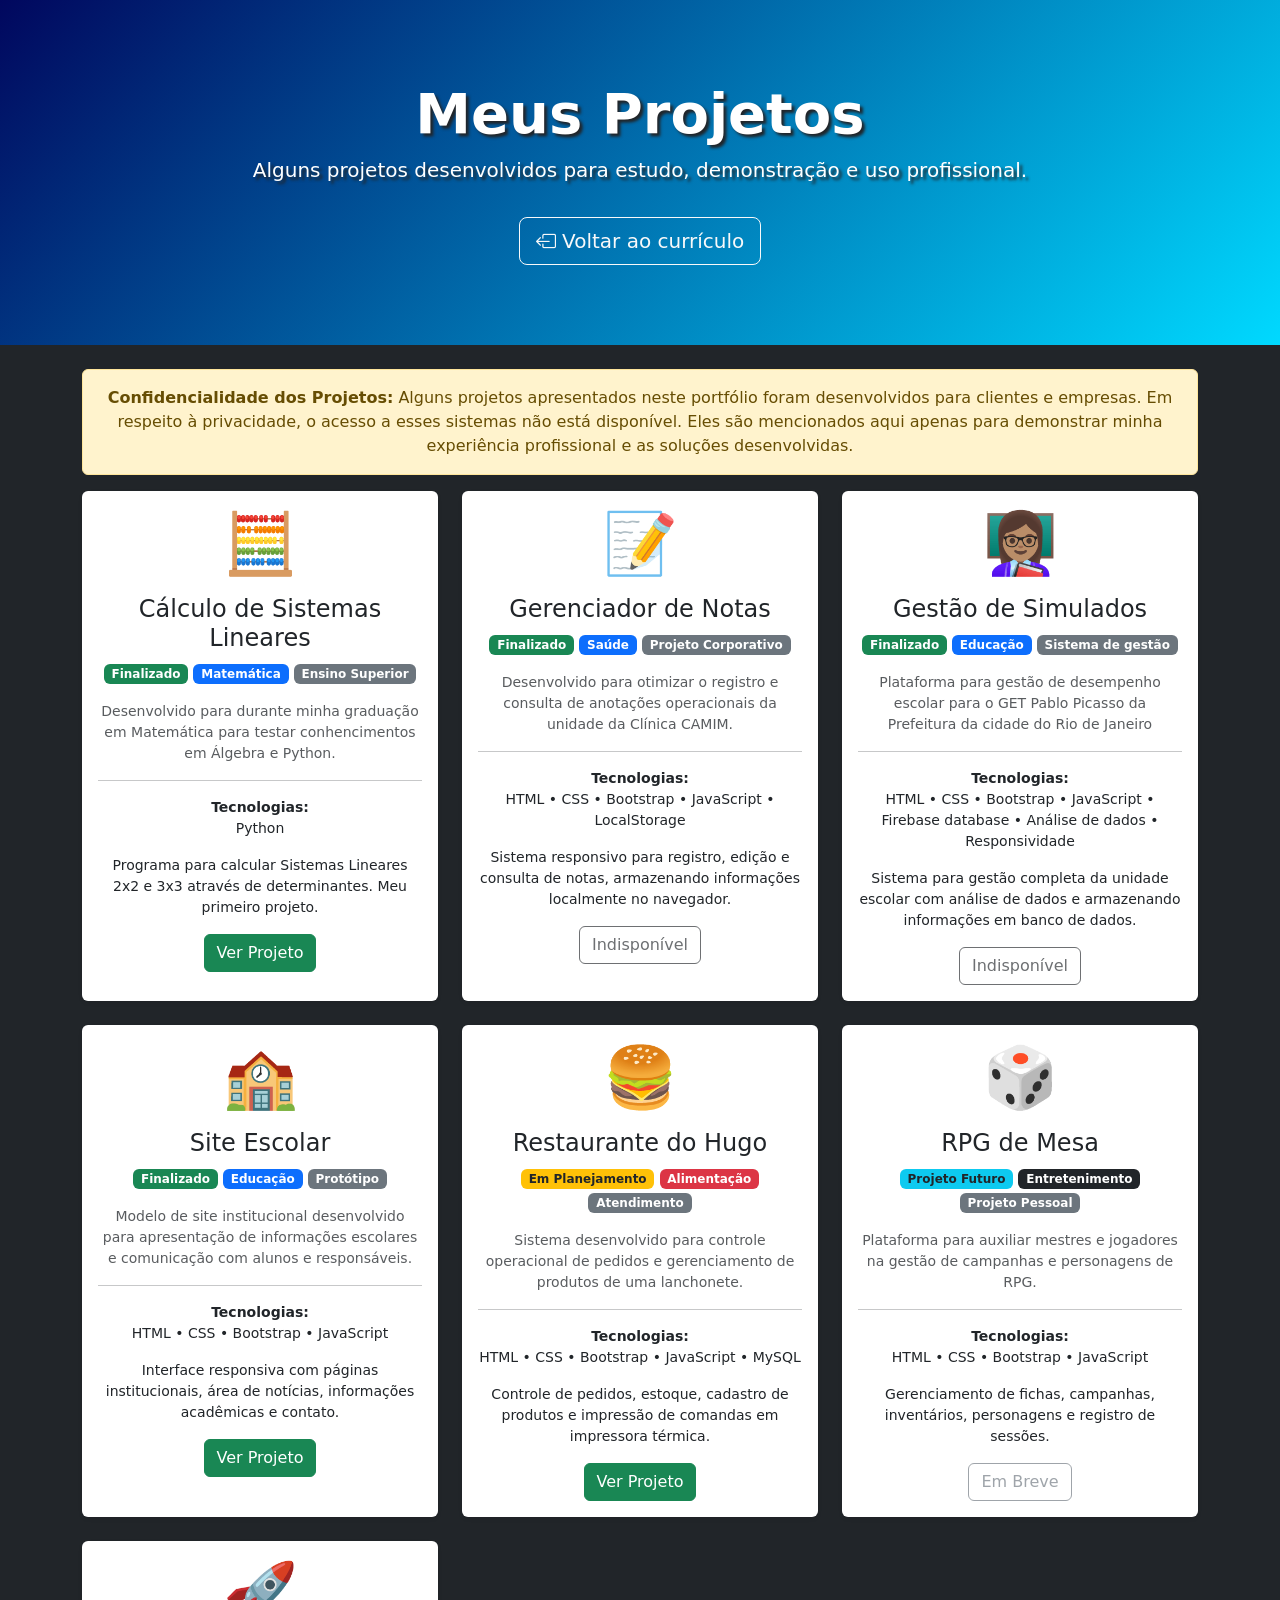
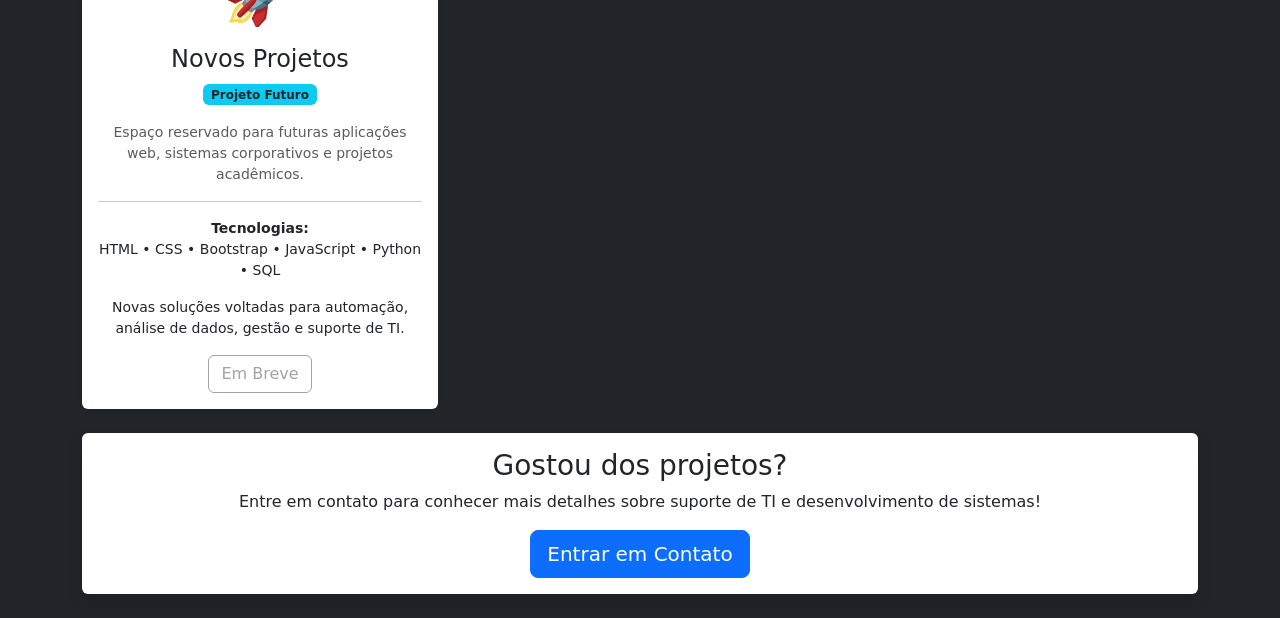
==== portifolios.html @ 8bc0b3ef "Início" ====
<!DOCTYPE html>
<html lang="pt-BR">
<head>
    <meta charset="UTF-8">
    <meta name="viewport" content="width=device-width, initial-scale=1.0">
    <title>Portfólio | Mustafá Carvalho</title>
    <link href="https://cdn.jsdelivr.net/npm/bootstrap@5.3.3/dist/css/bootstrap.min.css" rel="stylesheet">
    <link rel="stylesheet" href="https://cdn.jsdelivr.net/npm/bootstrap-icons@1.13.1/font/bootstrap-icons.min.css">
    <link rel="stylesheet" href="estilo.css">
    <link rel="shortcut icon" href="favicon_circ.ico" type="image/x-icon">
    <style>
        .card{border:none;}

        .card:hover{box-shadow:0 10px 25px rgba(0,0,0,.15);}

        .project-icon{font-size:60px;}

        footer{
            background:#292321;
        }
    </style>
</head>
<body>
    <!-- Cabeçalho -->
    <section class="hero text-center">
        <div class="container">
            <h1 class="display-4 fw-bold titulo">Meus Projetos</h1>
            <p class="lead titulo">Alguns projetos desenvolvidos para estudo, demonstração e uso profissional.</p>
            <a href="index.html" class="btn btn-outline-light btn-lg mt-3"><i class="bi bi-box-arrow-left"></i> Voltar ao currículo
            </a>
        </div>
    </section>
    <!-- Projetos -->
    <section class="container pt-4">
        <div class="alert alert-warning text-center" role="alert">
            <strong>Confidencialidade dos Projetos:</strong> 
            Alguns projetos apresentados neste portfólio foram desenvolvidos para clientes e empresas. 
            Em respeito à privacidade, o acesso a esses sistemas não está disponível. 
            Eles são mencionados aqui apenas para demonstrar minha experiência profissional e as soluções desenvolvidas.
        </div>
        <div class="row g-4">
            <!-- Cálculo de Sistemas Lineares -->
            <div class="col-md-6 col-lg-4">
                <div class="card h-100 shadow-sm border-0">
                    <div class="card-body text-center">
                        <div class="project-icon display-4">🧮</div>
                        <h4 class="mt-3">Cálculo de Sistemas Lineares</h4>
                        <div class="mb-3">
                            <span class="badge bg-success">Finalizado</span>
                            <span class="badge bg-primary">Matemática</span>
                            <span class="badge bg-secondary">Ensino Superior</span>
                        </div>
                        <p class="text-muted small">Desenvolvido para durante minha graduação em Matemática para testar conhencimentos em Álgebra e Python.</p>
                        <hr>
                        <p class="small"><strong>Tecnologias:</strong><br>Python</p>
                        <p class="small">Programa para calcular Sistemas Lineares 2x2 e 3x3 através de determinantes. Meu primeiro projeto.
                        </p>
                        <a href="https://github.com/mustafacarv/Sistemas-Lineares" class="btn btn-success">Ver Projeto</a>
                    </div>
                </div>
            </div>
            <!-- CAMIM -->
            <div class="col-md-6 col-lg-4">
                <div class="card h-100 shadow-sm border-0">
                    <div class="card-body text-center">
                        <div class="project-icon display-4">📝</div>
                        <h4 class="mt-3">Gerenciador de Notas</h4>
                        <div class="mb-3">
                            <span class="badge bg-success">Finalizado</span>
                            <span class="badge bg-primary">Saúde</span>
                            <span class="badge bg-secondary">Projeto Corporativo</span>
                        </div>
                        <p class="text-muted small">Desenvolvido para otimizar o registro e consulta de anotações operacionais da unidade da Clínica CAMIM.</p>
                        <hr>
                        <p class="small"><strong>Tecnologias:</strong><br> HTML • CSS • Bootstrap • JavaScript • LocalStorage</p>
                        <p class="small">Sistema responsivo para registro, edição e consulta de notas, armazenando informações localmente no navegador.
                        </p>
                        <a href="#" class="btn btn-secundary disabled">Indisponível</a>
                    </div>
                </div>
            </div>
            <!-- GET Pablo Picasso -->
            <div class="col-md-6 col-lg-4">
                <div class="card h-100 shadow-sm border-0">
                    <div class="card-body text-center">
                        <div class="project-icon display-4">👩🏽‍🏫</div>
                        <h4 class="mt-3">Gestão de Simulados</h4>
                        <div class="mb-3">
                            <span class="badge bg-success">Finalizado</span>
                            <span class="badge bg-primary">Educação</span>
                            <span class="badge bg-secondary">Sistema de gestão</span>
                        </div>
                        <p class="text-muted small">Plataforma para gestão de desempenho escolar para o GET Pablo Picasso da Prefeitura da cidade do Rio de Janeiro</p>
                        <hr>
                        <p class="small"><strong>Tecnologias:</strong><br> HTML • CSS • Bootstrap • JavaScript • Firebase database • Análise de dados • Responsividade </p>
                        <p class="small">
                            Sistema para gestão completa da unidade escolar com análise de dados
                            e armazenando informações em banco de dados.
                        </p>
                        <a href="#" class="btn btn-secundary disabled">Indisponível</a>
                    </div>
                </div>
            </div>
            <!-- Escola Pedro Ernesto -->
            <div class="col-md-6 col-lg-4">
                <div class="card h-100 shadow-sm border-0">
                    <div class="card-body text-center">
                        <div class="project-icon display-4">🏫</div>
                        <h4 class="mt-3">Site Escolar</h4>
                        <div class="mb-3">
                            <span class="badge bg-success">Finalizado</span>
                            <span class="badge bg-primary">Educação</span>
                            <span class="badge bg-secondary">Protótipo</span>
                        </div>
                        <p class="text-muted small">
                            Modelo de site institucional desenvolvido para apresentação
                            de informações escolares e comunicação com alunos e responsáveis.
                        </p>
                        <hr>
                        <p class="small">
                            <strong>Tecnologias:</strong><br>
                            HTML • CSS • Bootstrap • JavaScript
                        </p>
                        <p class="small">
                            Interface responsiva com páginas institucionais,
                            área de notícias, informações acadêmicas e contato.
                        </p>
                        <a href="https://github.com/mustafacarv/Site-Escolar" class="btn btn-success">
                            Ver Projeto
                        </a>
                    </div>
                </div>
            </div>
            <!-- Restaurante -->
            <div class="col-md-6 col-lg-4">
                <div class="card h-100 shadow-sm border-0">
                    <div class="card-body text-center">
                        <div class="project-icon display-4">🍔</div>
                        <h4 class="mt-3">Restaurante do Hugo</h4>
                        <div class="mb-3">
                            <span class="badge bg-warning text-dark">Em Planejamento</span>
                            <span class="badge bg-danger">Alimentação</span>
                            <span class="badge bg-secondary">Atendimento</span>
                        </div>
                        <p class="text-muted small">
                            Sistema desenvolvido para controle operacional de pedidos
                            e gerenciamento de produtos de uma lanchonete.
                        </p>
                        <hr>
                        <p class="small">
                            <strong>Tecnologias:</strong><br>
                            HTML • CSS • Bootstrap • JavaScript • MySQL
                        </p>
                        <p class="small">
                            Controle de pedidos, estoque, cadastro de produtos
                            e impressão de comandas em impressora térmica.
                        </p>
                        <a href="#" class="btn btn-success">
                            Ver Projeto
                        </a>
                    </div>
                </div>
            </div>
            <!-- RPG de Mesa -->
            <div class="col-md-6 col-lg-4">
                <div class="card h-100 shadow-sm border-0">
                    <div class="card-body text-center">
                        <div class="project-icon display-4">🎲</div>
                        <h4 class="mt-3">RPG de Mesa</h4>
                        <div class="mb-3">
                            <span class="badge bg-info text-dark">Projeto Futuro</span>
                            <span class="badge bg-dark">Entretenimento</span>
                            <span class="badge bg-secondary">Projeto Pessoal</span>
                        </div>
                        <p class="text-muted small">
                            Plataforma para auxiliar mestres e jogadores na gestão
                            de campanhas e personagens de RPG.
                        </p>
                        <hr>
                        <p class="small">
                            <strong>Tecnologias:</strong><br>
                            HTML • CSS • Bootstrap • JavaScript
                        </p>
                        <p class="small">
                            Gerenciamento de fichas, campanhas, inventários,
                            personagens e registro de sessões.
                        </p>
                        <a href="#" class="btn btn-outline-secondary disabled">Em Breve</a>

                    </div>
                </div>
            </div>
            <!-- Projetos Futuros -->
            <div class="col-md-6 col-lg-4">
                <div class="card h-100 shadow-sm border-0">
                    <div class="card-body text-center">
                        <div class="project-icon display-4">🚀</div>
                        <h4 class="mt-3">Novos Projetos</h4>
                        <div class="mb-3">
                            <span class="badge bg-info text-dark">Projeto Futuro</span>
                        </div>
                        <p class="text-muted small">
                            Espaço reservado para futuras aplicações web,
                            sistemas corporativos e projetos acadêmicos.
                        </p>
                        <hr>
                        <p class="small">
                            <strong>Tecnologias:</strong><br>
                            HTML • CSS • Bootstrap • JavaScript • Python • SQL
                        </p>
                        <p class="small">
                            Novas soluções voltadas para automação,
                            análise de dados, gestão e suporte de TI.
                        </p>
                        <a href="#" class="btn btn-outline-secondary disabled">Em Breve</a>
                    </div>
                </div>
            </div>
        </div>
    </section>
    <!-- Contato -->
    <section class="container py-4">
        <div class="card shadow">
            <div class="card-body text-center">
                <h3>Gostou dos projetos?</h3>
                <p>Entre em contato para conhecer mais detalhes sobre suporte de TI e desenvolvimento de sistemas!</p>
                <a href="mailto:mustafa.carvalho@hotmail.com"class="btn btn-primary btn-lg">Entrar em Contato</a>
            </div>
        </div>
    </section>
</body>
</html>
---- estilo.css ----
body {
    background-color: #212529;
    color: white;
}

.hero {
    background: linear-gradient(135deg, #01075e, #00d9ff);
    color: white;
    padding: 80px 0;
}
.titulo {
    text-shadow: #212529 3px 3px 3px;
}

.card {
    transition: 0.3s;
}

.card:hover{
    transform:translateY(-8px);
}
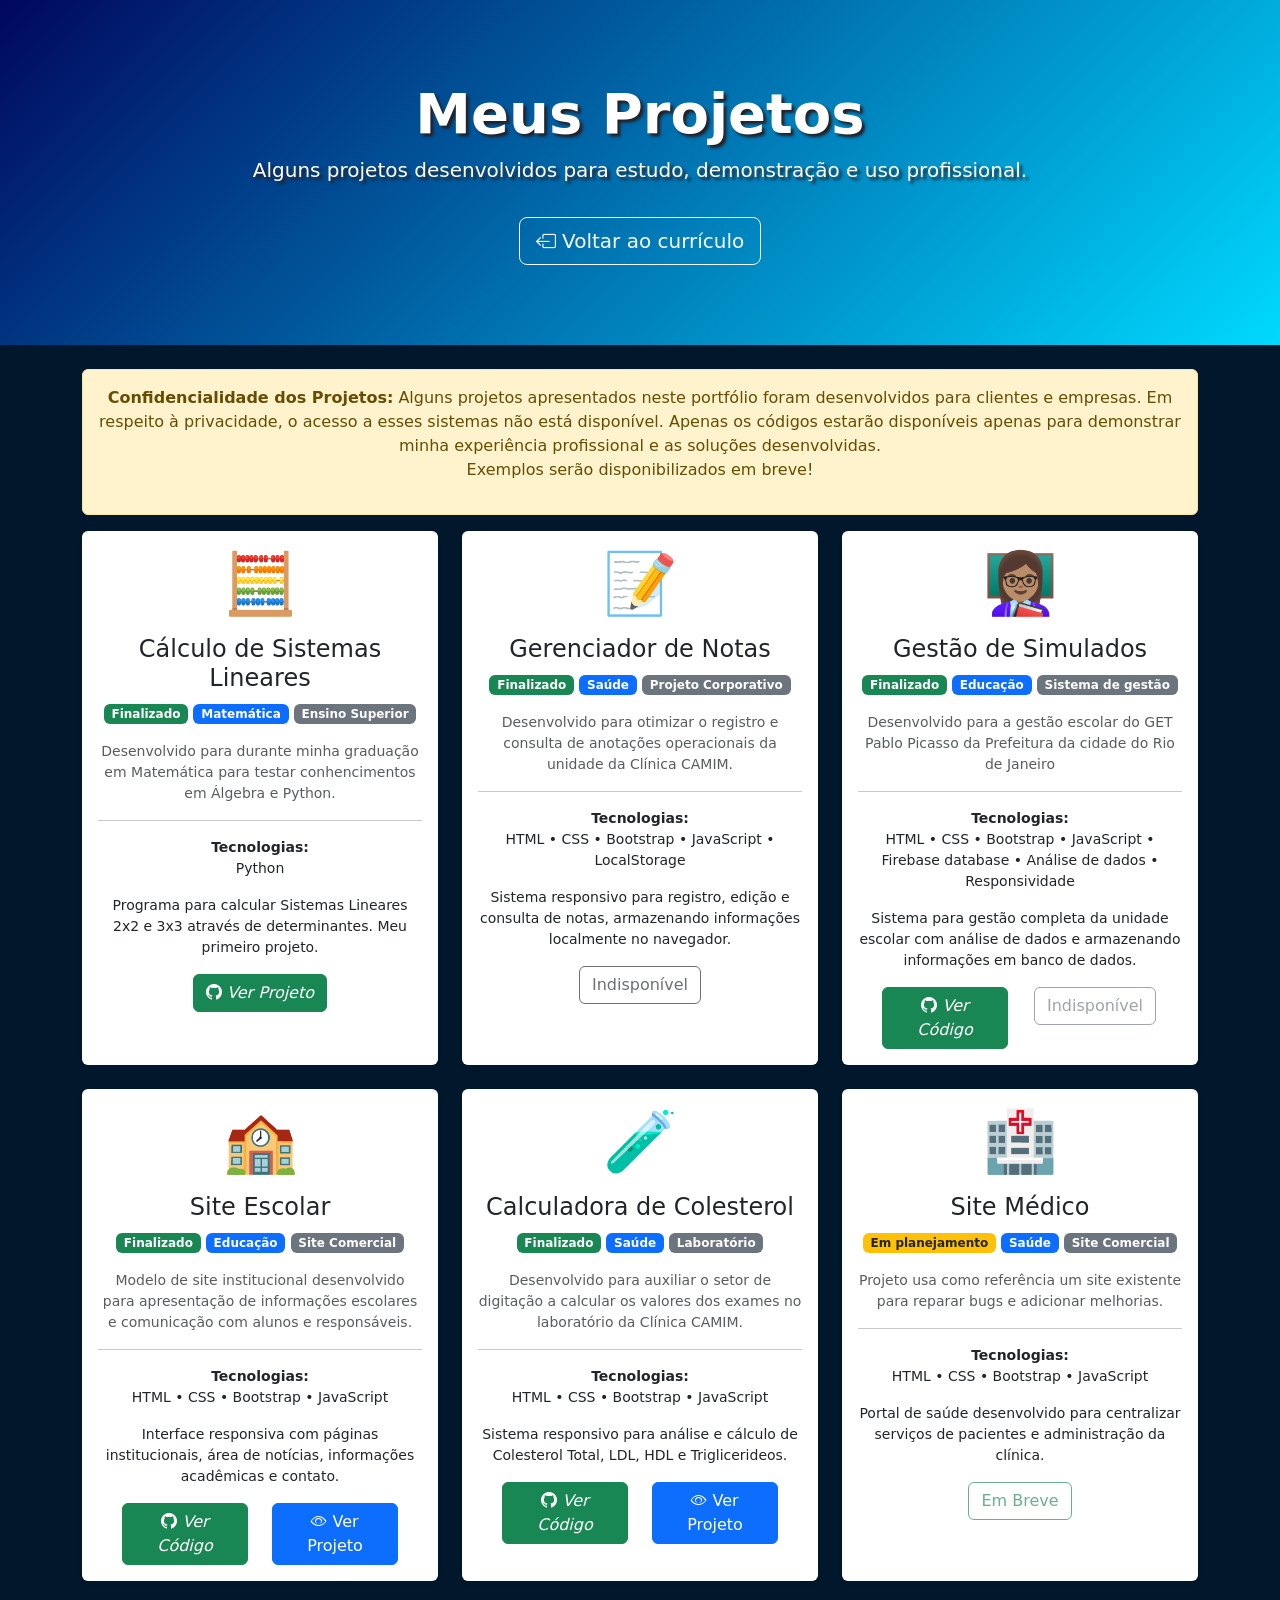
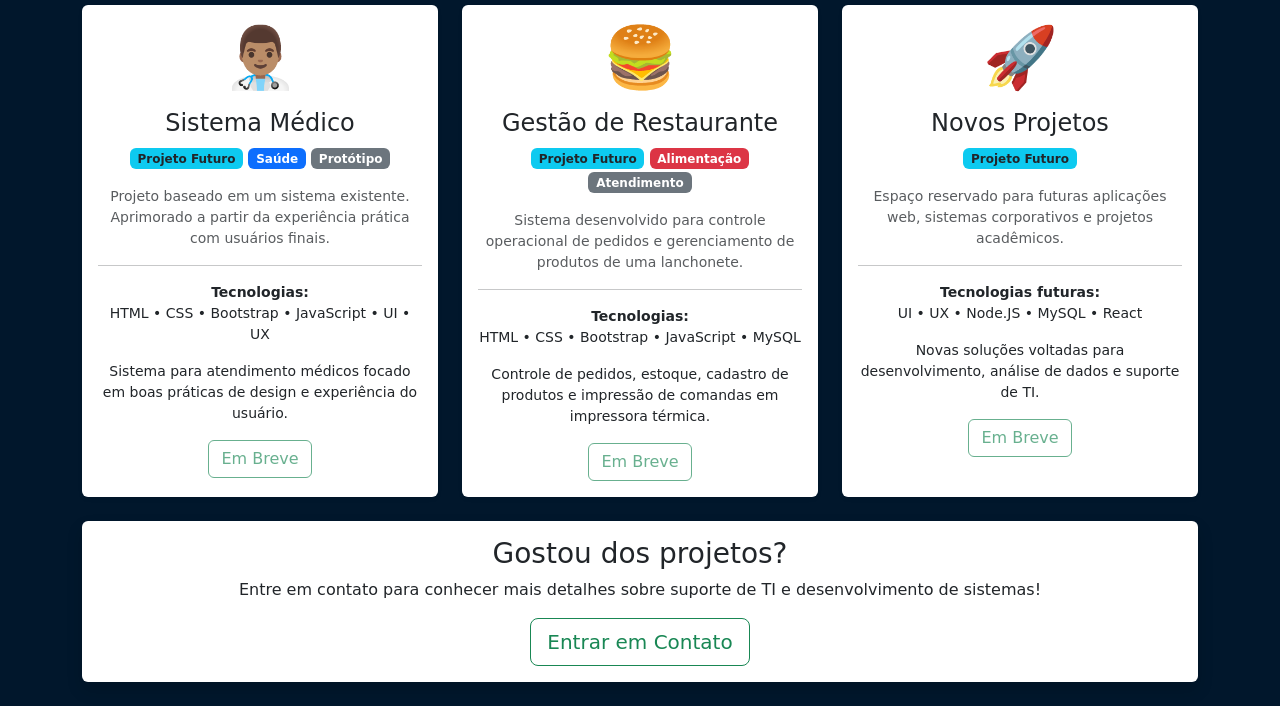
==== commit 572fabe5: "feat: adiciona links de demonstração aos portfólios" ====
--- a/portifolios.html
+++ b/portifolios.html
@@ -36,7 +36,8 @@
             <strong>Confidencialidade dos Projetos:</strong> 
             Alguns projetos apresentados neste portfólio foram desenvolvidos para clientes e empresas. 
             Em respeito à privacidade, o acesso a esses sistemas não está disponível. 
-            Eles são mencionados aqui apenas para demonstrar minha experiência profissional e as soluções desenvolvidas.
+            Apenas os códigos estarão disponíveis apenas para demonstrar minha experiência profissional e as soluções desenvolvidas. 
+            <p>Exemplos serão disponibilizados em breve!</p>
         </div>
         <div class="row g-4">
             <!-- Cálculo de Sistemas Lineares -->
@@ -55,11 +56,11 @@
                         <p class="small"><strong>Tecnologias:</strong><br>Python</p>
                         <p class="small">Programa para calcular Sistemas Lineares 2x2 e 3x3 através de determinantes. Meu primeiro projeto.
                         </p>
-                        <a href="https://github.com/mustafacarv/Sistemas-Lineares" class="btn btn-success">Ver Projeto</a>
-                    </div>
-                </div>
-            </div>
-            <!-- CAMIM -->
+                        <a href="https://github.com/mustafacarv/Sistemas-Lineares" class="btn btn-success"><i class="bi bi-github"> Ver Projeto</i></a>
+                    </div>
+                </div>
+            </div>
+            <!-- Gerenciador de notas -->
             <div class="col-md-6 col-lg-4">
                 <div class="card h-100 shadow-sm border-0">
                     <div class="card-body text-center">
@@ -90,14 +91,20 @@
                             <span class="badge bg-primary">Educação</span>
                             <span class="badge bg-secondary">Sistema de gestão</span>
                         </div>
-                        <p class="text-muted small">Plataforma para gestão de desempenho escolar para o GET Pablo Picasso da Prefeitura da cidade do Rio de Janeiro</p>
+                        <p class="text-muted small">Desenvolvido para a gestão escolar do GET Pablo Picasso da Prefeitura da cidade do Rio de Janeiro</p>
                         <hr>
                         <p class="small"><strong>Tecnologias:</strong><br> HTML • CSS • Bootstrap • JavaScript • Firebase database • Análise de dados • Responsividade </p>
-                        <p class="small">
-                            Sistema para gestão completa da unidade escolar com análise de dados
-                            e armazenando informações em banco de dados.
-                        </p>
-                        <a href="#" class="btn btn-secundary disabled">Indisponível</a>
+                        <p class="small">Sistema para gestão completa da unidade escolar com análise de dados e armazenando informações em banco de dados.</p>
+                        <div class="container text-center">
+                            <div class="row align-items-start m-0">
+                                <div class="col">
+                                    <a href="https://github.com/mustafacarv/sistema_gestao_web" class="btn btn-success"><i class="bi bi-github"> Ver Código</i></a>
+                                </div>
+                                <div class="col">
+                                    <a href="#" class="btn btn-outline-secondary disabled">Indisponível</a>
+                                </div>
+                            </div>
+                        </div>
                     </div>
                 </div>
             </div>
@@ -110,24 +117,92 @@
                         <div class="mb-3">
                             <span class="badge bg-success">Finalizado</span>
                             <span class="badge bg-primary">Educação</span>
+                            <span class="badge bg-secondary">Site Comercial</span>
+                        </div>
+                        <p class="text-muted small">Modelo de site institucional desenvolvido para apresentação de informações escolares e comunicação com alunos e responsáveis.</p>
+                        <hr>
+                        <p class="small"><strong>Tecnologias:</strong><br>HTML • CSS • Bootstrap • JavaScript</p>
+                        <p class="small">Interface responsiva com páginas institucionais, área de notícias, informações acadêmicas e contato.</p>
+                        <div class="container text-center">
+                            <div class="row align-items-start m-0">
+                                <div class="col">
+                                    <a href="https://github.com/mustafacarv/Site-Escolar" class="btn btn-success"><i class="bi bi-github"> Ver Código</i></a>
+                                </div>
+                                <div class="col">
+                                    <a href="/Escola/index.html" class="btn btn-primary"><i class="bi bi-eye"></i> Ver Projeto</i></a>
+                                </div>
+                            </div>
+                        </div>
+                    </div>
+                </div>
+            </div>
+            <!-- Calculadora de Colesterol -->
+            <div class="col-md-6 col-lg-4">
+                <div class="card h-100 shadow-sm border-0">
+                    <div class="card-body text-center">
+                        <div class="project-icon display-4">🧪</div>
+                        <h4 class="mt-3">Calculadora de Colesterol</h4>
+                        <div class="mb-3">
+                            <span class="badge bg-success">Finalizado</span>
+                            <span class="badge bg-primary">Saúde</span>
+                            <span class="badge bg-secondary">Laboratório</span>
+                        </div>
+                        <p class="text-muted small">Desenvolvido para auxiliar o setor de digitação a calcular os valores dos exames no laboratório da Clínica CAMIM.</p>
+                        <hr>
+                        <p class="small"><strong>Tecnologias:</strong><br> HTML • CSS • Bootstrap • JavaScript</p>
+                        <p class="small">Sistema responsivo para análise e cálculo de Colesterol Total, LDL, HDL e Triglicerideos.
+                        </p>
+                        <div class="container text-center">
+                            <div class="row align-items-start m-0">
+                                <div class="col">
+                                    <a href="https://github.com/mustafacarv/Calculadora-de-Colesterol" class="btn btn-success"><i class="bi bi-github"> Ver Código</i></a>
+                                </div>
+                                <div class="col">
+                                    <a href="/calculadora-de-colestrol/index.html" class="btn btn-primary"><i class="bi bi-eye"></i> Ver Projeto</i></a>
+                                </div>
+                            </div>
+                        </div>
+                    </div>
+                </div>
+            </div>
+            <!-- Site Médico -->
+            <div class="col-md-6 col-lg-4">
+                <div class="card h-100 shadow-sm border-0">
+                    <div class="card-body text-center">
+                        <div class="project-icon display-4">🏥</div>
+                        <h4 class="mt-3">Site Médico</h4>
+                        <div class="mb-3">
+                            <span class="badge bg-warning text-dark">Em planejamento</span>
+                            <span class="badge bg-primary">Saúde</span>
+                            <span class="badge bg-secondary">Site Comercial</span>
+                        </div>
+                        <p class="text-muted small">Projeto usa como referência um site existente para reparar bugs e adicionar melhorias.</p>
+                        <hr>
+                        <p class="small"><strong>Tecnologias:</strong><br>HTML • CSS • Bootstrap • JavaScript</p>
+                        <p class="small">Portal de saúde desenvolvido para centralizar serviços de pacientes e administração da clínica.</p>
+                        <a href="#" class="btn btn-outline-success disabled">Em Breve</a>
+                    </div>
+                </div>
+            </div>
+            <!-- Sistema Médico -->
+            <div class="col-md-6 col-lg-4">
+                <div class="card h-100 shadow-sm border-0">
+                    <div class="card-body text-center">
+                        <div class="project-icon display-4">👨🏽‍⚕️</div>
+                        <h4 class="mt-3">Sistema Médico</h4>
+                        <div class="mb-3">
+                            <span class="badge bg-info text-dark">Projeto Futuro</span>
+                            <span class="badge bg-primary">Saúde</span>
                             <span class="badge bg-secondary">Protótipo</span>
                         </div>
-                        <p class="text-muted small">
-                            Modelo de site institucional desenvolvido para apresentação
-                            de informações escolares e comunicação com alunos e responsáveis.
-                        </p>
+                        <p class="text-muted small">Projeto baseado em um sistema existente. Aprimorado a partir da experiência prática com usuários finais.</p>
                         <hr>
                         <p class="small">
                             <strong>Tecnologias:</strong><br>
-                            HTML • CSS • Bootstrap • JavaScript
-                        </p>
-                        <p class="small">
-                            Interface responsiva com páginas institucionais,
-                            área de notícias, informações acadêmicas e contato.
-                        </p>
-                        <a href="https://github.com/mustafacarv/Site-Escolar" class="btn btn-success">
-                            Ver Projeto
-                        </a>
+                            HTML • CSS • Bootstrap • JavaScript • UI • UX
+                        </p>
+                        <p class="small">Sistema para atendimento médicos focado em boas práticas de design e experiência do usuário.</p>
+                        <a href="#" class="btn btn-outline-success disabled">Em Breve</a>
                     </div>
                 </div>
             </div>
@@ -136,57 +211,19 @@
                 <div class="card h-100 shadow-sm border-0">
                     <div class="card-body text-center">
                         <div class="project-icon display-4">🍔</div>
-                        <h4 class="mt-3">Restaurante do Hugo</h4>
-                        <div class="mb-3">
-                            <span class="badge bg-warning text-dark">Em Planejamento</span>
+                        <h4 class="mt-3">Gestão de Restaurante</h4>
+                        <div class="mb-3">
+                            <span class="badge bg-info text-dark">Projeto Futuro</span>
                             <span class="badge bg-danger">Alimentação</span>
                             <span class="badge bg-secondary">Atendimento</span>
                         </div>
-                        <p class="text-muted small">
-                            Sistema desenvolvido para controle operacional de pedidos
-                            e gerenciamento de produtos de uma lanchonete.
-                        </p>
-                        <hr>
-                        <p class="small">
-                            <strong>Tecnologias:</strong><br>
-                            HTML • CSS • Bootstrap • JavaScript • MySQL
-                        </p>
-                        <p class="small">
-                            Controle de pedidos, estoque, cadastro de produtos
-                            e impressão de comandas em impressora térmica.
-                        </p>
-                        <a href="#" class="btn btn-success">
-                            Ver Projeto
-                        </a>
-                    </div>
-                </div>
-            </div>
-            <!-- RPG de Mesa -->
-            <div class="col-md-6 col-lg-4">
-                <div class="card h-100 shadow-sm border-0">
-                    <div class="card-body text-center">
-                        <div class="project-icon display-4">🎲</div>
-                        <h4 class="mt-3">RPG de Mesa</h4>
-                        <div class="mb-3">
-                            <span class="badge bg-info text-dark">Projeto Futuro</span>
-                            <span class="badge bg-dark">Entretenimento</span>
-                            <span class="badge bg-secondary">Projeto Pessoal</span>
-                        </div>
-                        <p class="text-muted small">
-                            Plataforma para auxiliar mestres e jogadores na gestão
-                            de campanhas e personagens de RPG.
-                        </p>
-                        <hr>
-                        <p class="small">
-                            <strong>Tecnologias:</strong><br>
-                            HTML • CSS • Bootstrap • JavaScript
-                        </p>
-                        <p class="small">
-                            Gerenciamento de fichas, campanhas, inventários,
-                            personagens e registro de sessões.
-                        </p>
-                        <a href="#" class="btn btn-outline-secondary disabled">Em Breve</a>
-
+                        <p class="text-muted small">Sistema desenvolvido para controle operacional de pedidos e gerenciamento de produtos de uma lanchonete.
+                        </p>
+                        <hr>
+                        <p class="small"><strong>Tecnologias:</strong><br>HTML • CSS • Bootstrap • JavaScript • MySQL</p>
+                        <p class="small">Controle de pedidos, estoque, cadastro de produtos e impressão de comandas em impressora térmica.
+                        </p>
+                        <a href="#" class="btn btn-outline-success disabled">Em Breve</a>
                     </div>
                 </div>
             </div>
@@ -199,20 +236,11 @@
                         <div class="mb-3">
                             <span class="badge bg-info text-dark">Projeto Futuro</span>
                         </div>
-                        <p class="text-muted small">
-                            Espaço reservado para futuras aplicações web,
-                            sistemas corporativos e projetos acadêmicos.
-                        </p>
-                        <hr>
-                        <p class="small">
-                            <strong>Tecnologias:</strong><br>
-                            HTML • CSS • Bootstrap • JavaScript • Python • SQL
-                        </p>
-                        <p class="small">
-                            Novas soluções voltadas para automação,
-                            análise de dados, gestão e suporte de TI.
-                        </p>
-                        <a href="#" class="btn btn-outline-secondary disabled">Em Breve</a>
+                        <p class="text-muted small">Espaço reservado para futuras aplicações web, sistemas corporativos e projetos acadêmicos.</p>
+                        <hr>
+                        <p class="small"><strong>Tecnologias futuras:</strong><br>UI • UX • Node.JS • MySQL • React</p>
+                        <p class="small">Novas soluções voltadas para desenvolvimento, análise de dados e suporte de TI.</p>
+                        <a href="#" class="btn btn-outline-success disabled">Em Breve</a>
                     </div>
                 </div>
             </div>
@@ -224,7 +252,7 @@
             <div class="card-body text-center">
                 <h3>Gostou dos projetos?</h3>
                 <p>Entre em contato para conhecer mais detalhes sobre suporte de TI e desenvolvimento de sistemas!</p>
-                <a href="mailto:mustafa.carvalho@hotmail.com"class="btn btn-primary btn-lg">Entrar em Contato</a>
+                <a href="mailto:mustafa.carvalho@hotmail.com"class="btn btn-outline-success btn-lg">Entrar em Contato</a>
             </div>
         </div>
     </section>
--- a/estilo.css
+++ b/estilo.css
@@ -1,5 +1,5 @@
 body {
-    background-color: #212529;
+    background-color: #01172c;
     color: white;
 }
 
@@ -9,7 +9,7 @@
     padding: 80px 0;
 }
 .titulo {
-    text-shadow: #212529 3px 3px 3px;
+    text-shadow: #212129 3px 3px 3px;
 }
 
 .card {
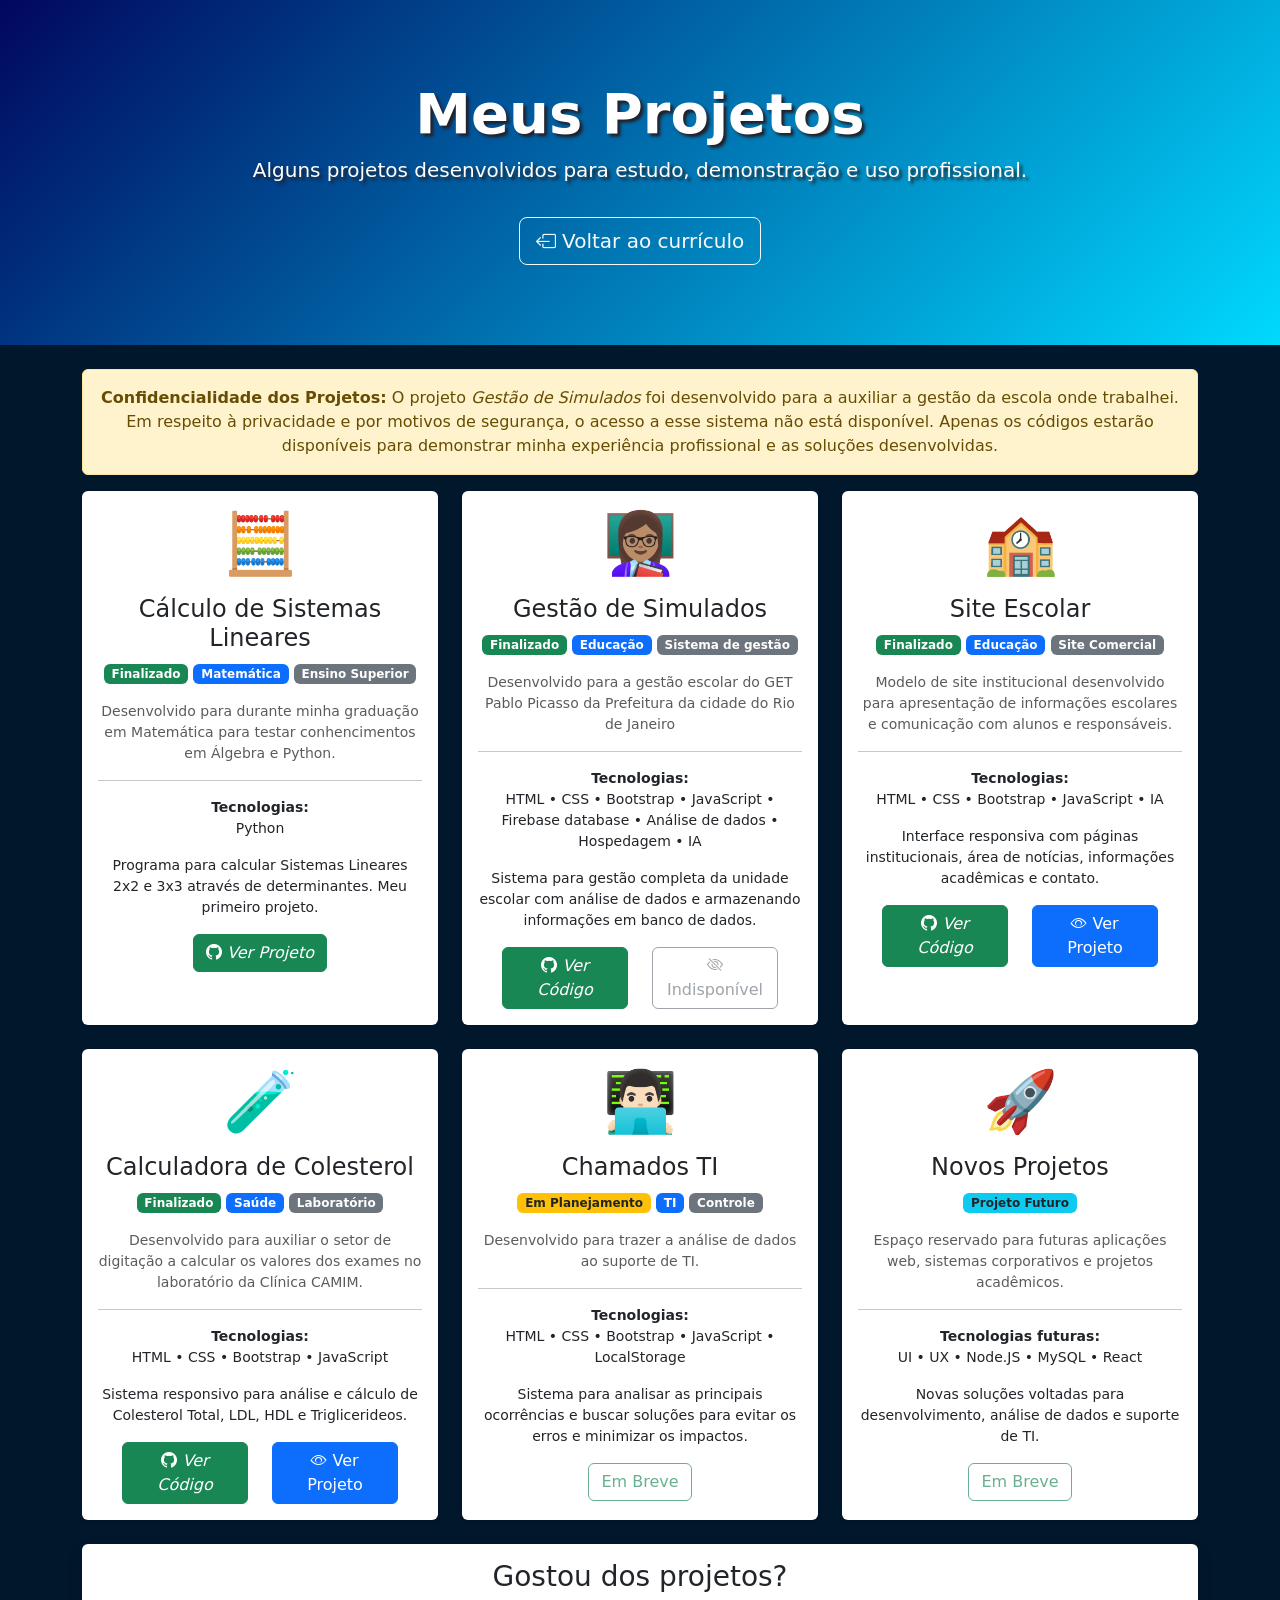
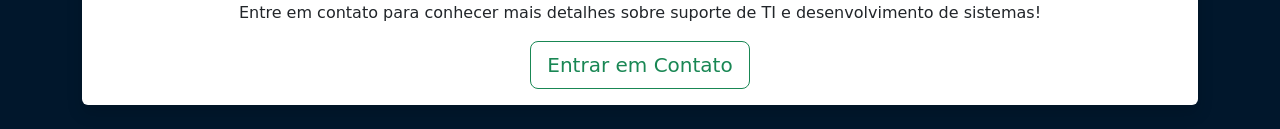
==== commit 30eb3a3b: "chore: atualização dos projetos" ====
--- a/portifolios.html
+++ b/portifolios.html
@@ -9,15 +9,7 @@
     <link rel="stylesheet" href="estilo.css">
     <link rel="shortcut icon" href="favicon_circ.ico" type="image/x-icon">
     <style>
-        .card{border:none;}
-
-        .card:hover{box-shadow:0 10px 25px rgba(0,0,0,.15);}
-
         .project-icon{font-size:60px;}
-
-        footer{
-            background:#292321;
-        }
     </style>
 </head>
 <body>
@@ -34,10 +26,8 @@
     <section class="container pt-4">
         <div class="alert alert-warning text-center" role="alert">
             <strong>Confidencialidade dos Projetos:</strong> 
-            Alguns projetos apresentados neste portfólio foram desenvolvidos para clientes e empresas. 
-            Em respeito à privacidade, o acesso a esses sistemas não está disponível. 
-            Apenas os códigos estarão disponíveis apenas para demonstrar minha experiência profissional e as soluções desenvolvidas. 
-            <p>Exemplos serão disponibilizados em breve!</p>
+            O projeto <i>Gestão de Simulados</i> foi desenvolvido para a auxiliar a gestão da escola onde trabalhei. 
+            Em respeito à privacidade e por motivos de segurança, o acesso a esse sistema não está disponível. Apenas os códigos estarão disponíveis para demonstrar minha experiência profissional e as soluções desenvolvidas.
         </div>
         <div class="row g-4">
             <!-- Cálculo de Sistemas Lineares -->
@@ -60,26 +50,6 @@
                     </div>
                 </div>
             </div>
-            <!-- Gerenciador de notas -->
-            <div class="col-md-6 col-lg-4">
-                <div class="card h-100 shadow-sm border-0">
-                    <div class="card-body text-center">
-                        <div class="project-icon display-4">📝</div>
-                        <h4 class="mt-3">Gerenciador de Notas</h4>
-                        <div class="mb-3">
-                            <span class="badge bg-success">Finalizado</span>
-                            <span class="badge bg-primary">Saúde</span>
-                            <span class="badge bg-secondary">Projeto Corporativo</span>
-                        </div>
-                        <p class="text-muted small">Desenvolvido para otimizar o registro e consulta de anotações operacionais da unidade da Clínica CAMIM.</p>
-                        <hr>
-                        <p class="small"><strong>Tecnologias:</strong><br> HTML • CSS • Bootstrap • JavaScript • LocalStorage</p>
-                        <p class="small">Sistema responsivo para registro, edição e consulta de notas, armazenando informações localmente no navegador.
-                        </p>
-                        <a href="#" class="btn btn-secundary disabled">Indisponível</a>
-                    </div>
-                </div>
-            </div>
             <!-- GET Pablo Picasso -->
             <div class="col-md-6 col-lg-4">
                 <div class="card h-100 shadow-sm border-0">
@@ -93,7 +63,7 @@
                         </div>
                         <p class="text-muted small">Desenvolvido para a gestão escolar do GET Pablo Picasso da Prefeitura da cidade do Rio de Janeiro</p>
                         <hr>
-                        <p class="small"><strong>Tecnologias:</strong><br> HTML • CSS • Bootstrap • JavaScript • Firebase database • Análise de dados • Responsividade </p>
+                        <p class="small"><strong>Tecnologias:</strong><br> HTML • CSS • Bootstrap • JavaScript • Firebase database • Análise de dados • Hospedagem • IA </p>
                         <p class="small">Sistema para gestão completa da unidade escolar com análise de dados e armazenando informações em banco de dados.</p>
                         <div class="container text-center">
                             <div class="row align-items-start m-0">
@@ -101,7 +71,7 @@
                                     <a href="https://github.com/mustafacarv/sistema_gestao_web" class="btn btn-success"><i class="bi bi-github"> Ver Código</i></a>
                                 </div>
                                 <div class="col">
-                                    <a href="#" class="btn btn-outline-secondary disabled">Indisponível</a>
+                                    <a href="#" class="btn btn-outline-secondary disabled"><i class="bi bi-eye-slash"></i> Indisponível</a>
                                 </div>
                             </div>
                         </div>
@@ -121,7 +91,7 @@
                         </div>
                         <p class="text-muted small">Modelo de site institucional desenvolvido para apresentação de informações escolares e comunicação com alunos e responsáveis.</p>
                         <hr>
-                        <p class="small"><strong>Tecnologias:</strong><br>HTML • CSS • Bootstrap • JavaScript</p>
+                        <p class="small"><strong>Tecnologias:</strong><br>HTML • CSS • Bootstrap • JavaScript • IA</p>
                         <p class="small">Interface responsiva com páginas institucionais, área de notícias, informações acadêmicas e contato.</p>
                         <div class="container text-center">
                             <div class="row align-items-start m-0">
@@ -165,63 +135,21 @@
                     </div>
                 </div>
             </div>
-            <!-- Site Médico -->
+            <!-- Chamados TI -->
             <div class="col-md-6 col-lg-4">
                 <div class="card h-100 shadow-sm border-0">
                     <div class="card-body text-center">
-                        <div class="project-icon display-4">🏥</div>
-                        <h4 class="mt-3">Site Médico</h4>
+                        <div class="project-icon display-4">👨🏻‍💻</div>
+                        <h4 class="mt-3">Chamados TI</h4>
                         <div class="mb-3">
-                            <span class="badge bg-warning text-dark">Em planejamento</span>
-                            <span class="badge bg-primary">Saúde</span>
-                            <span class="badge bg-secondary">Site Comercial</span>
+                            <span class="badge bg-warning text-dark">Em Planejamento</span>
+                            <span class="badge bg-primary">TI</span>
+                            <span class="badge bg-secondary">Controle</span>
                         </div>
-                        <p class="text-muted small">Projeto usa como referência um site existente para reparar bugs e adicionar melhorias.</p>
+                        <p class="text-muted small">Desenvolvido para trazer a análise de dados ao suporte de TI.</p>
                         <hr>
-                        <p class="small"><strong>Tecnologias:</strong><br>HTML • CSS • Bootstrap • JavaScript</p>
-                        <p class="small">Portal de saúde desenvolvido para centralizar serviços de pacientes e administração da clínica.</p>
-                        <a href="#" class="btn btn-outline-success disabled">Em Breve</a>
-                    </div>
-                </div>
-            </div>
-            <!-- Sistema Médico -->
-            <div class="col-md-6 col-lg-4">
-                <div class="card h-100 shadow-sm border-0">
-                    <div class="card-body text-center">
-                        <div class="project-icon display-4">👨🏽‍⚕️</div>
-                        <h4 class="mt-3">Sistema Médico</h4>
-                        <div class="mb-3">
-                            <span class="badge bg-info text-dark">Projeto Futuro</span>
-                            <span class="badge bg-primary">Saúde</span>
-                            <span class="badge bg-secondary">Protótipo</span>
-                        </div>
-                        <p class="text-muted small">Projeto baseado em um sistema existente. Aprimorado a partir da experiência prática com usuários finais.</p>
-                        <hr>
-                        <p class="small">
-                            <strong>Tecnologias:</strong><br>
-                            HTML • CSS • Bootstrap • JavaScript • UI • UX
-                        </p>
-                        <p class="small">Sistema para atendimento médicos focado em boas práticas de design e experiência do usuário.</p>
-                        <a href="#" class="btn btn-outline-success disabled">Em Breve</a>
-                    </div>
-                </div>
-            </div>
-            <!-- Restaurante -->
-            <div class="col-md-6 col-lg-4">
-                <div class="card h-100 shadow-sm border-0">
-                    <div class="card-body text-center">
-                        <div class="project-icon display-4">🍔</div>
-                        <h4 class="mt-3">Gestão de Restaurante</h4>
-                        <div class="mb-3">
-                            <span class="badge bg-info text-dark">Projeto Futuro</span>
-                            <span class="badge bg-danger">Alimentação</span>
-                            <span class="badge bg-secondary">Atendimento</span>
-                        </div>
-                        <p class="text-muted small">Sistema desenvolvido para controle operacional de pedidos e gerenciamento de produtos de uma lanchonete.
-                        </p>
-                        <hr>
-                        <p class="small"><strong>Tecnologias:</strong><br>HTML • CSS • Bootstrap • JavaScript • MySQL</p>
-                        <p class="small">Controle de pedidos, estoque, cadastro de produtos e impressão de comandas em impressora térmica.
+                        <p class="small"><strong>Tecnologias:</strong><br> HTML • CSS • Bootstrap • JavaScript • LocalStorage</p>
+                        <p class="small">Sistema para analisar as principais ocorrências e buscar soluções para evitar os erros e minimizar os impactos.
                         </p>
                         <a href="#" class="btn btn-outline-success disabled">Em Breve</a>
                     </div>
--- a/estilo.css
+++ b/estilo.css
@@ -14,8 +14,10 @@
 
 .card {
     transition: 0.3s;
+    border: none;
 }
 
 .card:hover{
     transform:translateY(-8px);
+    box-shadow:0 10px 25px #00000026;
 }
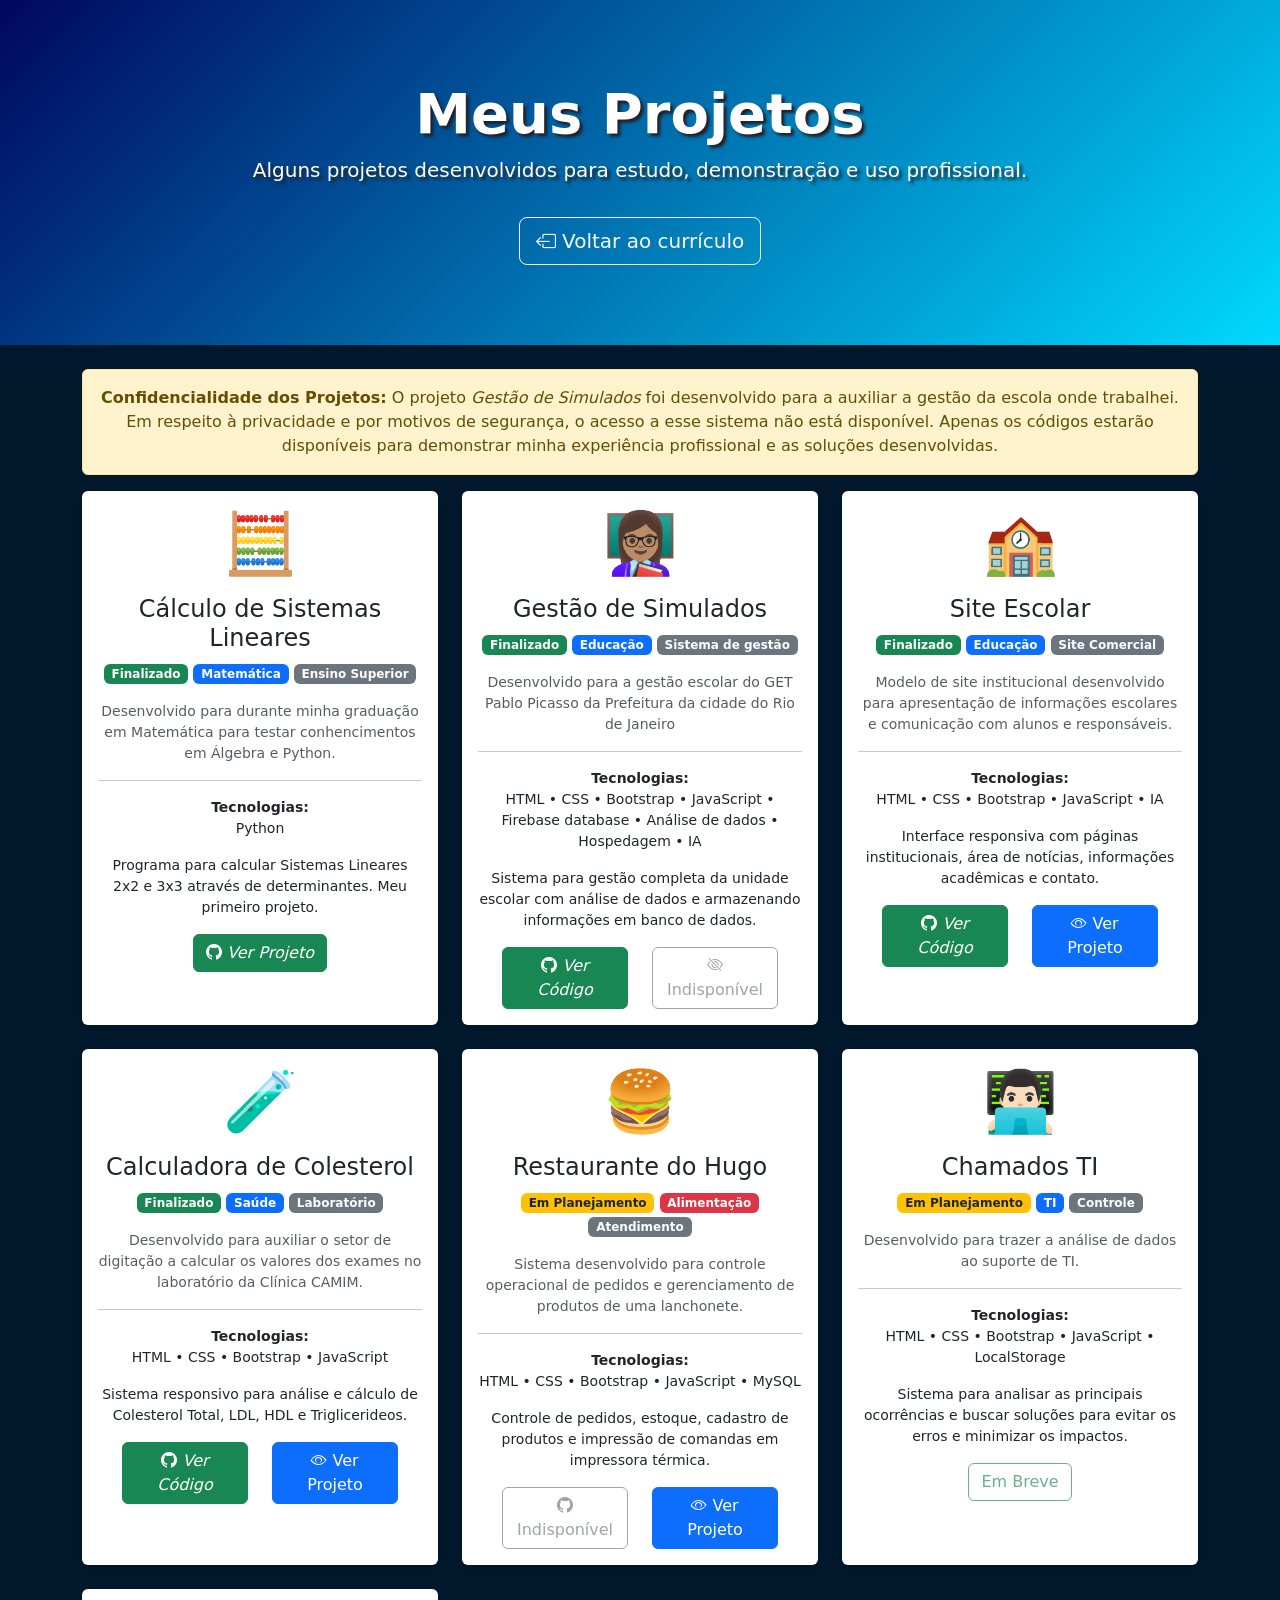
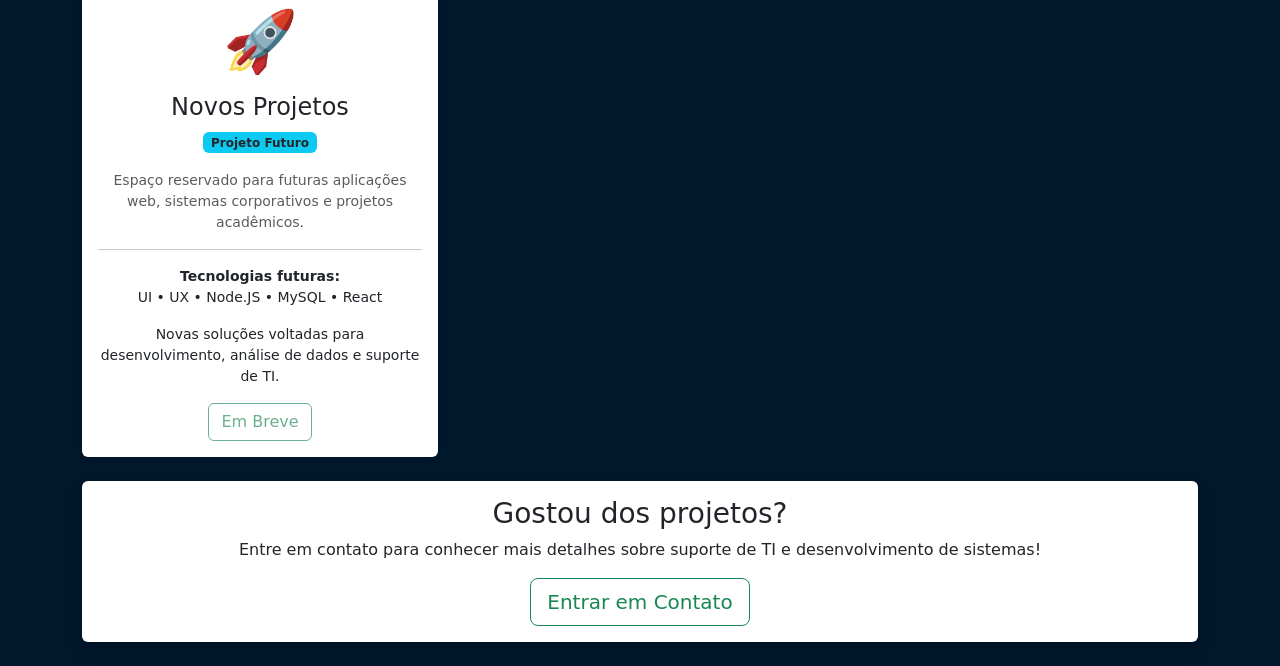
==== commit abbbf922: "feat: novo link de projeto" ====
--- a/portifolios.html
+++ b/portifolios.html
@@ -135,6 +135,43 @@
                     </div>
                 </div>
             </div>
+            <!-- Restaurante -->
+            <div class="col-md-6 col-lg-4">
+                <div class="card h-100 shadow-sm border-0">
+                    <div class="card-body text-center">
+                        <div class="project-icon display-4">🍔</div>
+                        <h4 class="mt-3">Restaurante do Hugo</h4>
+                        <div class="mb-3">
+                            <span class="badge bg-warning text-dark">Em Planejamento</span>
+                            <span class="badge bg-danger">Alimentação</span>
+                            <span class="badge bg-secondary">Atendimento</span>
+                        </div>
+                        <p class="text-muted small">
+                            Sistema desenvolvido para controle operacional de pedidos
+                            e gerenciamento de produtos de uma lanchonete.
+                        </p>
+                        <hr>
+                        <p class="small">
+                            <strong>Tecnologias:</strong><br>
+                            HTML • CSS • Bootstrap • JavaScript • MySQL
+                        </p>
+                        <p class="small">
+                            Controle de pedidos, estoque, cadastro de produtos
+                            e impressão de comandas em impressora térmica.
+                        </p>
+                        <div class="container text-center">
+                            <div class="row align-items-start m-0">
+                                <div class="col">
+                                    <a href="#" class="btn btn-outline-secondary disabled"><i class="bi bi-github"></i> Indisponível</a>
+                                </div>
+                                <div class="col">
+                                    <a href="Restaurante/index.html" class="btn btn-primary"><i class="bi bi-eye"></i> Ver Projeto</i></a>
+                                </div>
+                            </div>
+                        </div>
+                    </div>
+                </div>
+            </div>
             <!-- Chamados TI -->
             <div class="col-md-6 col-lg-4">
                 <div class="card h-100 shadow-sm border-0">
